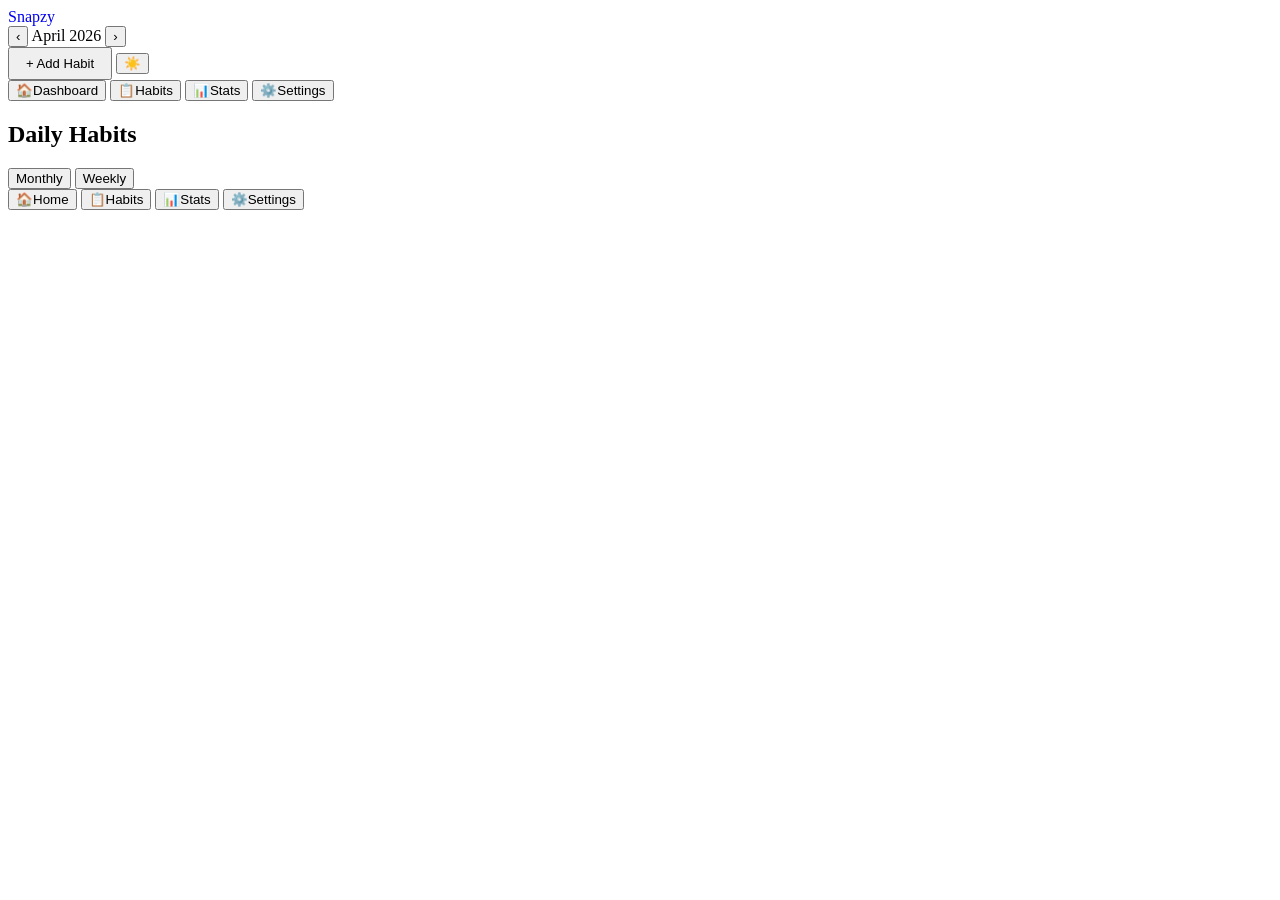
==== app.html @ d1e6fa15 "Add files via upload" ====
<!DOCTYPE html>
<html lang="en" data-theme="light">
<head>
  <meta charset="UTF-8"/>
  <meta name="viewport" content="width=device-width, initial-scale=1.0"/>
  <meta name="description" content="Snapzy Consistency — Track your daily habits, build streaks, and stay consistent every day."/>
  <title>Snapzy Consistency — Habit Tracker</title>
  <link rel="preconnect" href="https://fonts.googleapis.com"/>
  <link rel="preconnect" href="https://fonts.gstatic.com" crossorigin/>
  <link href="https://fonts.googleapis.com/css2?family=Playfair+Display:ital,wght@0,600;0,700;1,600&family=Inter:wght@400;500;600;700&display=swap" rel="stylesheet"/>
  <link rel="stylesheet" href="css/main.css"/>
  <link rel="stylesheet" href="css/components.css"/>
</head>
<body>
<div class="app-shell">

  <!-- Header -->
  <header class="app-header">
    <a href="index.html" style="text-decoration:none;">
      <div class="logo">Snapzy</div>
    </a>
    <div class="header-month-nav">
      <button id="prevMonthBtn" class="month-nav-btn" title="Previous month">&#8249;</button>
      <span id="monthYearLabel">April 2026</span>
      <button id="nextMonthBtn" class="month-nav-btn" title="Next month">&#8250;</button>
    </div>
    <div class="header-spacer"></div>
    <div class="header-actions">
      <button id="addHabitBtn" class="btn-primary" style="font-size:0.82rem;padding:7px 16px;">+ Add Habit</button>
      <button id="themeToggleBtn" class="icon-btn" title="Toggle theme">☀️</button>
    </div>
  </header>

  <!-- Tab Nav -->
  <nav class="tab-nav" role="tablist">
    <button class="tab-btn active" data-tab="dashboard" role="tab"><span class="tab-icon">🏠</span>Dashboard</button>
    <button class="tab-btn" data-tab="habits" role="tab"><span class="tab-icon">📋</span>Habits</button>
    <button class="tab-btn" data-tab="stats" role="tab"><span class="tab-icon">📊</span>Stats</button>
    <button class="tab-btn" data-tab="settings" role="tab"><span class="tab-icon">⚙️</span>Settings</button>
  </nav>

  <main class="app-main">

    <!-- DASHBOARD -->
    <div id="view-dashboard" class="view active" role="tabpanel">
      <div class="dashboard-grid">
        <aside class="left-panel">
          <div class="card quote-card" id="quoteCard"></div>
          <div class="card affirmation-card" id="affirmationCard"></div>
          <div class="card role-selector-card" id="roleSelectorCard"></div>
        </aside>
        <section class="center-panel">
          <div class="card area-chart-wrap" id="areaChartWrap"></div>
          <div class="card" id="weeklyBarsWrap"></div>
          <div class="card" id="weeklyRingsWrap"></div>
        </section>
        <aside class="right-panel">
          <div class="card overall-ring-card" id="overallRingCard"></div>
          <div class="card" id="leaderboardCard"></div>
        </aside>
      </div>
    </div>

    <!-- HABITS -->
    <div id="view-habits" class="view" role="tabpanel">
      <div class="habits-view-header">
        <h2>Daily Habits</h2>
        <div class="habits-header-actions">
          <div class="view-toggle">
            <button class="view-toggle-btn active" data-view="monthly">Monthly</button>
            <button class="view-toggle-btn" data-view="weekly">Weekly</button>
          </div>
        </div>
      </div>
      <div id="habitGridWrapper"></div>
    </div>

    <!-- STATS -->
    <div id="view-stats" class="view" role="tabpanel">
      <div id="statsView"></div>
    </div>

    <!-- SETTINGS -->
    <div id="view-settings" class="view" role="tabpanel">
      <div id="settingsView"></div>
    </div>

  </main>

  <!-- Mobile Bottom Nav -->
  <nav class="mobile-nav" role="navigation">
    <div class="mobile-nav-items">
      <button class="mobile-nav-btn active" data-tab="dashboard"><span class="nav-icon">🏠</span>Home</button>
      <button class="mobile-nav-btn" data-tab="habits"><span class="nav-icon">📋</span>Habits</button>
      <button class="mobile-nav-btn" data-tab="stats"><span class="nav-icon">📊</span>Stats</button>
      <button class="mobile-nav-btn" data-tab="settings"><span class="nav-icon">⚙️</span>Settings</button>
    </div>
  </nav>

</div>

<!-- Habit Modal -->
<dialog id="habitModal" aria-modal="true" aria-labelledby="modalTitle">
  <div class="modal-inner">
    <h3 class="modal-title" id="modalTitle">New Habit</h3>
    <div class="modal-field">
      <label for="habitNameInput">Habit Name</label>
      <input id="habitNameInput" type="text" placeholder="e.g. Read 30 minutes" maxlength="60" autocomplete="off"/>
    </div>
    <div class="modal-field">
      <label>Choose an Icon</label>
      <div class="icon-grid" id="iconGrid"></div>
    </div>
    <div class="modal-field">
      <label for="habitCatSelect">Category</label>
      <select id="habitCatSelect">
        <option value="Health">🌿 Health</option>
        <option value="Learning">📚 Learning</option>
        <option value="Work">💻 Work</option>
        <option value="Mindfulness">🧘 Mindfulness</option>
        <option value="Finance">💰 Finance</option>
        <option value="Social">🤝 Social</option>
      </select>
    </div>
    <div class="modal-field">
      <label for="habitFreqSelect">Frequency</label>
      <select id="habitFreqSelect">
        <option value="daily">Every day</option>
        <option value="weekdays">Weekdays only (Mon–Fri)</option>
      </select>
    </div>
    <div class="modal-actions">
      <button class="modal-cancel" id="modalCancelBtn">Cancel</button>
      <button class="modal-save" id="modalSaveBtn">Save Habit</button>
    </div>
  </div>
</dialog>

<div id="toastContainer" aria-live="polite"></div>

<!-- Scripts -->
<script src="js/data.js"></script>
<script src="js/rolePresets.js"></script>
<script src="js/dashboard.js"></script>
<script src="js/habits.js"></script>
<script src="js/stats.js"></script>
<script src="js/settings.js"></script>
<script src="js/app.js"></script>
</body>
</html>
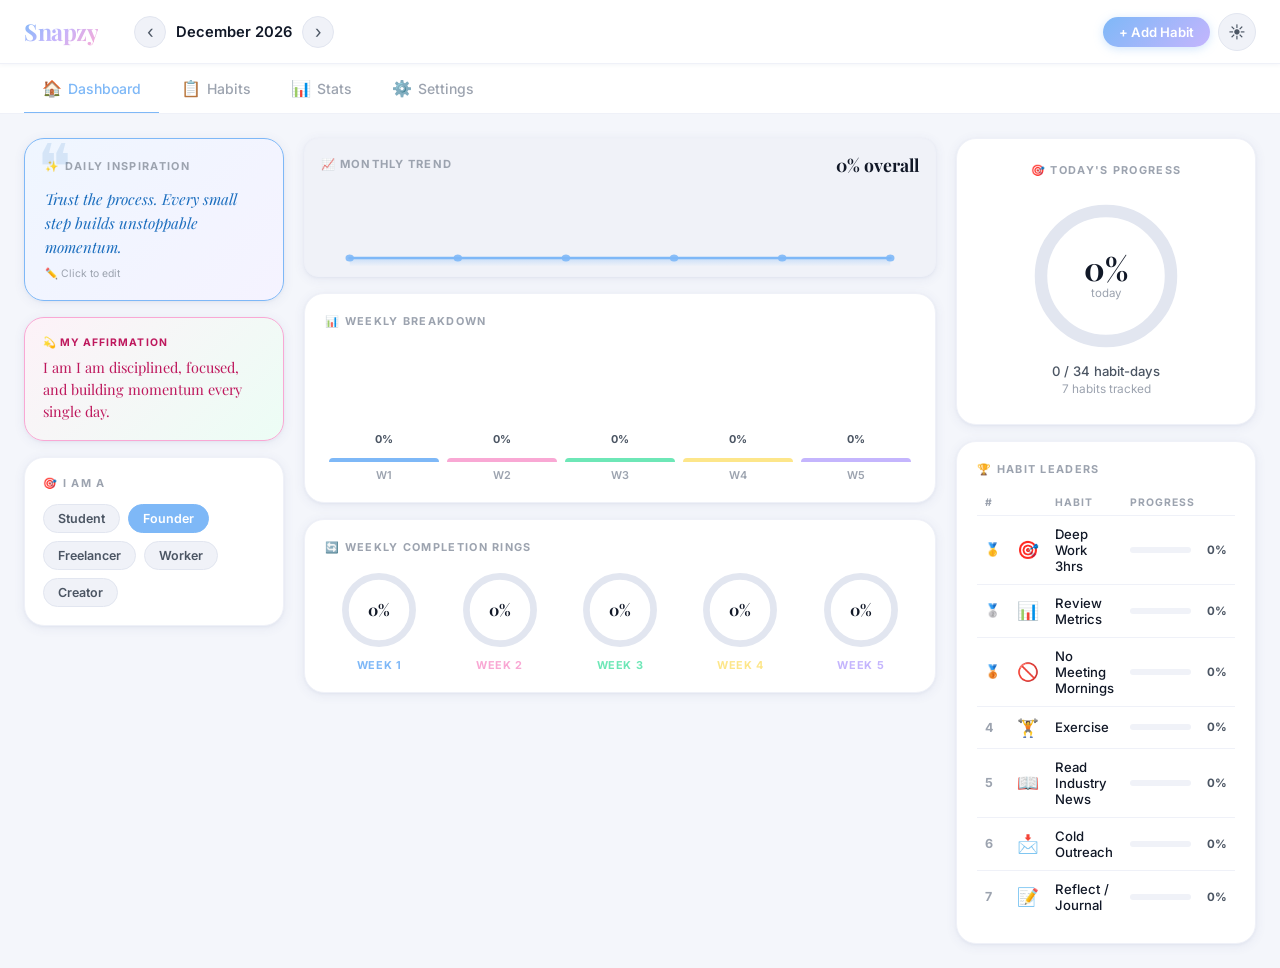
==== commit 1b224534: "Add files via upload" ====
--- a/app.html
+++ b/app.html
@@ -8,8 +8,8 @@
   <link rel="preconnect" href="https://fonts.googleapis.com"/>
   <link rel="preconnect" href="https://fonts.gstatic.com" crossorigin/>
   <link href="https://fonts.googleapis.com/css2?family=Playfair+Display:ital,wght@0,600;0,700;1,600&family=Inter:wght@400;500;600;700&display=swap" rel="stylesheet"/>
-  <link rel="stylesheet" href="css/main.css"/>
-  <link rel="stylesheet" href="css/components.css"/>
+  <link rel="stylesheet" href="main.css"/>
+  <link rel="stylesheet" href="components.css"/>
 </head>
 <body>
 <div class="app-shell">
@@ -139,12 +139,12 @@
 <div id="toastContainer" aria-live="polite"></div>
 
 <!-- Scripts -->
-<script src="js/data.js"></script>
-<script src="js/rolePresets.js"></script>
-<script src="js/dashboard.js"></script>
-<script src="js/habits.js"></script>
-<script src="js/stats.js"></script>
-<script src="js/settings.js"></script>
-<script src="js/app.js"></script>
+<script src="data.js"></script>
+<script src="rolePresets.js"></script>
+<script src="dashboard.js"></script>
+<script src="habits.js"></script>
+<script src="stats.js"></script>
+<script src="settings.js"></script>
+<script src="app.js"></script>
 </body>
 </html>
--- a/main.css
+++ b/main.css
@@ -0,0 +1,74 @@
+:root {
+  --week-1: #7EB8F7; --week-2: #F9A8D4; --week-3: #6EE7B7; --week-4: #FDE68A; --week-5: #C4B5FD;
+  --week-1-bg: #EFF6FF; --week-2-bg: #FDF2F8; --week-3-bg: #ECFDF5; --week-4-bg: #FFFBEB; --week-5-bg: #F5F3FF;
+  --week-1-text: #1D6FBF; --week-2-text: #BE185D; --week-3-text: #065F46; --week-4-text: #92400E; --week-5-text: #5B21B6;
+  --bg: #F4F6FB; --surface: #FFFFFF; --surface-2: #F0F2F8; --surface-3: #E8EBF4;
+  --text-primary: #111827; --text-secondary: #4B5563; --text-muted: #9CA3AF;
+  --border: #E2E6F0; --border-light: #EFF1F8;
+  --shadow-sm: 0 1px 4px rgba(60,80,140,0.06);
+  --shadow: 0 2px 12px rgba(60,80,140,0.08), 0 1px 3px rgba(60,80,140,0.05);
+  --shadow-lg: 0 8px 32px rgba(60,80,140,0.12);
+  --font-heading: 'Playfair Display', Georgia, serif;
+  --font-body: 'Inter', -apple-system, sans-serif;
+  --radius-sm: 8px; --radius: 14px; --radius-lg: 20px; --radius-xl: 28px; --radius-full: 9999px;
+  --transition: 0.18s ease; --transition-med: 0.3s ease;
+}
+[data-theme="dark"] {
+  --bg: #0B1120; --surface: #151E30; --surface-2: #1C2840; --surface-3: #243050;
+  --text-primary: #EEF2FF; --text-secondary: #94A3B8; --text-muted: #475569;
+  --border: #1E2D4A; --border-light: #192540;
+  --shadow-sm: 0 1px 4px rgba(0,0,0,0.3); --shadow: 0 2px 12px rgba(0,0,0,0.4); --shadow-lg: 0 8px 32px rgba(0,0,0,0.5);
+  --week-1-bg: rgba(126,184,247,0.12); --week-2-bg: rgba(249,168,212,0.12);
+  --week-3-bg: rgba(110,231,183,0.12); --week-4-bg: rgba(253,230,138,0.12); --week-5-bg: rgba(196,181,253,0.12);
+  --week-1-text: #93C5FD; --week-2-text: #F9A8D4; --week-3-text: #6EE7B7; --week-4-text: #FDE68A; --week-5-text: #C4B5FD;
+}
+[data-theme="pastel"] {
+  --bg: #FEF3FA; --surface: #FFFCFE; --surface-2: #FDE8F8; --surface-3: #F8D5F0;
+  --text-primary: #3D1052; --text-secondary: #7E3B9A; --text-muted: #B88CC8;
+  --border: #EDD5F5; --border-light: #F5E6FA;
+  --shadow: 0 2px 12px rgba(150,80,200,0.08); --shadow-lg: 0 8px 32px rgba(150,80,200,0.12);
+}
+*,*::before,*::after{box-sizing:border-box;margin:0;padding:0;}
+html{scroll-behavior:smooth;}
+body{font-family:var(--font-body);background:var(--bg);color:var(--text-primary);min-height:100vh;transition:background .3s,color .3s;-webkit-font-smoothing:antialiased;}
+h1,h2,h3{font-family:var(--font-heading);}
+button{cursor:pointer;border:none;background:none;font-family:var(--font-body);transition:var(--transition);}
+input,textarea,select{font-family:var(--font-body);color:var(--text-primary);background:var(--surface-2);border:1.5px solid var(--border);border-radius:var(--radius-sm);padding:8px 12px;transition:border-color .18s,box-shadow .18s;outline:none;width:100%;}
+input:focus,textarea:focus,select:focus{border-color:var(--week-1);box-shadow:0 0 0 3px rgba(126,184,247,0.18);}
+.app-shell{display:flex;flex-direction:column;min-height:100vh;}
+.app-header{position:sticky;top:0;z-index:100;background:var(--surface);border-bottom:1.5px solid var(--border-light);box-shadow:var(--shadow-sm);display:flex;align-items:center;gap:16px;padding:0 24px;height:64px;}
+.logo{font-family:var(--font-heading);font-size:1.45rem;font-weight:700;background:linear-gradient(135deg,#7EB8F7 0%,#C4B5FD 50%,#F9A8D4 100%);-webkit-background-clip:text;-webkit-text-fill-color:transparent;background-clip:text;letter-spacing:-0.5px;white-space:nowrap;}
+.header-month-nav{display:flex;align-items:center;gap:8px;margin-left:20px;}
+.month-nav-btn{width:32px;height:32px;border-radius:var(--radius-full);background:var(--surface-2);border:1.5px solid var(--border);color:var(--text-secondary);font-size:1.1rem;display:flex;align-items:center;justify-content:center;}
+.month-nav-btn:hover{background:var(--surface-3);color:var(--text-primary);}
+#monthYearLabel{font-size:0.92rem;font-weight:600;color:var(--text-primary);min-width:120px;text-align:center;}
+.header-spacer{flex:1;}
+.header-actions{display:flex;align-items:center;gap:8px;}
+.icon-btn{width:38px;height:38px;border-radius:var(--radius-full);display:flex;align-items:center;justify-content:center;background:var(--surface-2);border:1.5px solid var(--border);font-size:1.05rem;color:var(--text-secondary);}
+.icon-btn:hover{background:var(--surface-3);color:var(--text-primary);transform:scale(1.05);}
+.tab-nav{background:var(--surface);border-bottom:1.5px solid var(--border-light);display:flex;padding:0 24px;gap:4px;overflow-x:auto;}
+.tab-btn{padding:14px 18px;font-size:0.875rem;font-weight:500;color:var(--text-muted);border-bottom:2.5px solid transparent;margin-bottom:-1.5px;display:flex;align-items:center;gap:6px;white-space:nowrap;}
+.tab-btn:hover{color:var(--text-secondary);}
+.tab-btn.active{color:var(--week-1);border-bottom-color:var(--week-1);}
+.tab-btn .tab-icon{font-size:1rem;}
+.app-main{flex:1;padding:24px;}
+.view{display:none;}
+.view.active{display:block;}
+.dashboard-grid{display:grid;grid-template-columns:260px 1fr 300px;gap:20px;align-items:start;}
+.card{background:var(--surface);border-radius:var(--radius-lg);border:1.5px solid var(--border-light);box-shadow:var(--shadow);padding:20px;transition:box-shadow .3s;}
+.card:hover{box-shadow:var(--shadow-lg);}
+.card-title{font-size:0.68rem;font-weight:700;letter-spacing:0.12em;text-transform:uppercase;color:var(--text-muted);margin-bottom:14px;}
+.left-panel{display:flex;flex-direction:column;gap:16px;}
+.center-panel{display:flex;flex-direction:column;gap:16px;}
+.right-panel{display:flex;flex-direction:column;gap:16px;}
+.mobile-nav{display:none;position:fixed;bottom:0;left:0;right:0;background:var(--surface);border-top:1.5px solid var(--border-light);z-index:200;padding:8px 0 max(8px,env(safe-area-inset-bottom));}
+.mobile-nav-items{display:flex;justify-content:space-around;}
+.mobile-nav-btn{display:flex;flex-direction:column;align-items:center;gap:4px;padding:6px 14px;color:var(--text-muted);font-size:0.62rem;font-weight:600;letter-spacing:0.05em;text-transform:uppercase;border-radius:var(--radius);transition:color .18s;}
+.mobile-nav-btn .nav-icon{font-size:1.3rem;}
+.mobile-nav-btn.active{color:var(--week-1);}
+@media(max-width:1100px){.dashboard-grid{grid-template-columns:240px 1fr;}.right-panel{grid-column:1/-1;display:grid;grid-template-columns:1fr 1fr;gap:20px;}}
+@media(max-width:768px){.app-main{padding:14px 12px 80px;}.dashboard-grid{grid-template-columns:1fr;}.right-panel{display:block;}.tab-nav{display:none;}.mobile-nav{display:block;}.header-month-nav{margin-left:8px;}#monthYearLabel{min-width:90px;font-size:0.85rem;}}
+@media(max-width:480px){.app-header{padding:0 14px;}.logo{font-size:1.1rem;}}
+::-webkit-scrollbar{width:5px;height:5px;}
+::-webkit-scrollbar-track{background:transparent;}
+::-webkit-scrollbar-thumb{background:var(--border);border-radius:99px;}
--- a/components.css
+++ b/components.css
@@ -0,0 +1,194 @@
+/* ── Donut Ring ── */
+.donut-wrap{display:flex;flex-direction:column;align-items:center;gap:6px;}
+.donut-svg{transform:rotate(-90deg);overflow:visible;}
+.donut-track{fill:none;stroke:var(--border);stroke-width:8;}
+.donut-progress{fill:none;stroke-width:8;stroke-linecap:round;transition:stroke-dashoffset 1s cubic-bezier(0.34,1.1,0.64,1);}
+.donut-label{font-size:0.72rem;font-weight:600;color:var(--text-muted);text-align:center;line-height:1.3;}
+.donut-pct{font-family:var(--font-heading);font-size:1.4rem;font-weight:700;color:var(--text-primary);line-height:1;}
+.donut-sm .donut-track,.donut-sm .donut-progress{stroke-width:6;}
+.donut-lg .donut-track,.donut-lg .donut-progress{stroke-width:10;}
+
+/* ── Quote Card ── */
+.quote-card{background:linear-gradient(135deg,var(--week-1-bg),var(--week-5-bg));border:1.5px solid var(--week-1);border-radius:var(--radius-lg);padding:20px;position:relative;overflow:hidden;}
+.quote-card::before{content:'❝';font-size:4rem;position:absolute;top:-8px;left:12px;opacity:0.12;font-family:Georgia,serif;color:var(--week-1-text);}
+.quote-text{font-family:var(--font-heading);font-size:0.95rem;line-height:1.6;color:var(--week-1-text);font-style:italic;position:relative;z-index:1;cursor:pointer;min-height:40px;}
+.quote-text:focus{outline:none;opacity:0.85;}
+.quote-edit-hint{font-size:0.65rem;color:var(--text-muted);margin-top:8px;display:flex;align-items:center;gap:4px;}
+
+/* ── Affirmation Card ── */
+.affirmation-card{background:linear-gradient(135deg,var(--week-2-bg),var(--week-3-bg));border:1.5px solid var(--week-2);border-radius:var(--radius-lg);padding:18px;}
+.affirmation-label{font-size:0.65rem;font-weight:700;letter-spacing:0.1em;text-transform:uppercase;color:var(--week-2-text);margin-bottom:8px;}
+.affirmation-text{font-family:var(--font-heading);font-size:0.9rem;color:var(--week-2-text);line-height:1.5;cursor:pointer;min-height:36px;}
+.affirmation-text:focus{outline:none;}
+
+/* ── Role Selector ── */
+.role-selector-card{background:var(--surface);border:1.5px solid var(--border-light);border-radius:var(--radius-lg);padding:18px;}
+.role-pills{display:flex;flex-wrap:wrap;gap:8px;margin-top:10px;}
+.role-pill{padding:6px 14px;border-radius:var(--radius-full);font-size:0.78rem;font-weight:600;background:var(--surface-2);border:1.5px solid var(--border);color:var(--text-secondary);transition:all .2s;}
+.role-pill:hover{border-color:var(--week-1);color:var(--week-1-text);}
+.role-pill.active{background:var(--week-1);border-color:var(--week-1);color:#fff;}
+
+/* ── Bar Chart ── */
+.bar-chart{display:flex;align-items:flex-end;gap:8px;height:140px;padding:0 4px;}
+.bar-col{flex:1;display:flex;flex-direction:column;align-items:center;gap:6px;}
+.bar-wrap{flex:1;width:100%;display:flex;align-items:flex-end;min-height:10px;}
+.bar{width:100%;border-radius:6px 6px 0 0;transition:height 1s cubic-bezier(0.34,1.1,0.64,1);min-height:4px;position:relative;}
+.bar-pct{font-size:0.68rem;font-weight:700;color:var(--text-secondary);}
+.bar-label{font-size:0.68rem;font-weight:600;color:var(--text-muted);}
+
+/* ── Weekly Rings Row ── */
+.weekly-rings-row{display:flex;gap:12px;justify-content:space-around;flex-wrap:wrap;}
+.week-ring-item{display:flex;flex-direction:column;align-items:center;gap:6px;}
+.week-ring-label{font-size:0.68rem;font-weight:700;letter-spacing:0.06em;text-transform:uppercase;}
+
+/* ── Area / Wave Chart ── */
+.area-chart-svg{width:100%;height:80px;display:block;}
+.area-chart-wrap{background:var(--surface-2);border-radius:var(--radius);padding:14px 16px 10px;}
+.area-chart-header{display:flex;justify-content:space-between;align-items:center;margin-bottom:10px;}
+.area-chart-title{font-size:0.7rem;font-weight:700;letter-spacing:0.1em;text-transform:uppercase;color:var(--text-muted);}
+.area-chart-val{font-family:var(--font-heading);font-size:1.1rem;font-weight:700;color:var(--text-primary);}
+
+/* ── Overall Progress ── */
+.overall-ring-card{display:flex;flex-direction:column;align-items:center;padding:24px 20px;}
+.overall-ring-center{position:relative;display:inline-flex;align-items:center;justify-content:center;}
+.overall-ring-inner{position:absolute;text-align:center;}
+.overall-big-pct{font-family:var(--font-heading);font-size:2rem;font-weight:700;color:var(--text-primary);line-height:1;}
+.overall-sub{font-size:0.72rem;color:var(--text-muted);margin-top:2px;}
+.overall-habits-label{margin-top:12px;font-size:0.82rem;color:var(--text-secondary);font-weight:500;}
+
+/* ── Leaderboard ── */
+.leaderboard-table{width:100%;border-collapse:collapse;}
+.leaderboard-table th{font-size:0.65rem;font-weight:700;letter-spacing:0.1em;text-transform:uppercase;color:var(--text-muted);padding:6px 8px;text-align:left;border-bottom:1.5px solid var(--border-light);}
+.leaderboard-table td{padding:10px 8px;border-bottom:1px solid var(--border-light);vertical-align:middle;}
+.leaderboard-table tr:last-child td{border-bottom:none;}
+.lb-rank{font-size:0.78rem;font-weight:700;color:var(--text-muted);width:28px;}
+.lb-rank.gold{color:#F59E0B;}
+.lb-rank.silver{color:#94A3B8;}
+.lb-rank.bronze{color:#CD7C54;}
+.lb-icon{font-size:1.1rem;width:30px;}
+.lb-name{font-size:0.82rem;font-weight:500;color:var(--text-primary);}
+.lb-bar-wrap{position:relative;height:6px;background:var(--surface-2);border-radius:99px;overflow:hidden;min-width:60px;}
+.lb-bar{height:100%;border-radius:99px;transition:width 1s cubic-bezier(0.34,1.1,0.64,1);}
+.lb-pct{font-size:0.72rem;font-weight:700;color:var(--text-secondary);text-align:right;width:36px;}
+
+/* ── Habit Grid ── */
+.habits-view-header{display:flex;align-items:center;justify-content:space-between;margin-bottom:20px;flex-wrap:wrap;gap:12px;}
+.habits-view-header h2{font-family:var(--font-heading);font-size:1.5rem;font-weight:700;color:var(--text-primary);}
+.habits-header-actions{display:flex;align-items:center;gap:10px;}
+.btn-primary{display:inline-flex;align-items:center;gap:6px;padding:9px 18px;border-radius:var(--radius-full);background:linear-gradient(135deg,#7EB8F7,#C4B5FD);color:#fff;font-size:0.85rem;font-weight:600;border:none;box-shadow:0 2px 10px rgba(126,184,247,0.35);transition:all .2s;}
+.btn-primary:hover{transform:translateY(-1px);box-shadow:0 4px 18px rgba(126,184,247,0.45);}
+.btn-secondary{display:inline-flex;align-items:center;gap:6px;padding:8px 16px;border-radius:var(--radius-full);background:var(--surface);color:var(--text-secondary);font-size:0.83rem;font-weight:600;border:1.5px solid var(--border);transition:all .2s;}
+.btn-secondary:hover{border-color:var(--week-1);color:var(--week-1-text);}
+.view-toggle{display:flex;background:var(--surface-2);border-radius:var(--radius-full);padding:3px;border:1.5px solid var(--border);}
+.view-toggle-btn{padding:6px 14px;border-radius:var(--radius-full);font-size:0.78rem;font-weight:600;color:var(--text-muted);transition:all .2s;}
+.view-toggle-btn.active{background:var(--surface);color:var(--text-primary);box-shadow:var(--shadow-sm);}
+
+/* ── Habit Table ── */
+.habit-grid-wrapper{overflow-x:auto;border-radius:var(--radius-lg);border:1.5px solid var(--border-light);box-shadow:var(--shadow);}
+.habit-table{border-collapse:separate;border-spacing:0;width:max-content;min-width:100%;background:var(--surface);}
+.habit-table th,.habit-table td{padding:0;}
+.habit-table th{background:var(--surface);position:sticky;top:0;z-index:10;}
+.habit-col-sticky{position:sticky;left:0;z-index:20;background:var(--surface);}
+.habit-name-header{min-width:200px;max-width:200px;padding:10px 16px;font-size:0.68rem;font-weight:700;letter-spacing:0.1em;text-transform:uppercase;color:var(--text-muted);border-bottom:2px solid var(--border);border-right:1.5px solid var(--border-light);text-align:left;}
+.day-header-group{padding:6px 4px 2px;text-align:center;font-size:0.68rem;font-weight:700;letter-spacing:0.06em;text-transform:uppercase;border-bottom:2px solid var(--border);}
+.day-header{padding:4px 2px;text-align:center;font-size:0.62rem;font-weight:600;color:var(--text-muted);border-bottom:2px solid var(--border);min-width:36px;width:36px;}
+.day-header.today{color:var(--week-1);font-weight:800;}
+.habit-row{transition:background .15s;}
+.habit-row:hover .habit-name-cell{background:var(--surface-2);}
+.habit-name-cell{min-width:200px;max-width:200px;padding:8px 12px 8px 16px;border-right:1.5px solid var(--border-light);border-bottom:1px solid var(--border-light);display:flex;align-items:center;gap:8px;position:sticky;left:0;background:var(--surface);}
+.habit-row:hover .habit-name-cell{background:var(--surface-2);}
+.habit-icon-cell{font-size:1.1rem;flex-shrink:0;}
+.habit-name-text{font-size:0.82rem;font-weight:500;color:var(--text-primary);flex:1;overflow:hidden;text-overflow:ellipsis;white-space:nowrap;cursor:pointer;}
+.habit-actions{display:flex;gap:4px;opacity:0;transition:opacity .15s;}
+.habit-row:hover .habit-actions{opacity:1;}
+.habit-action-btn{width:22px;height:22px;border-radius:var(--radius-sm);display:flex;align-items:center;justify-content:center;font-size:0.75rem;color:var(--text-muted);}
+.habit-action-btn:hover{background:var(--surface-3);color:var(--text-primary);}
+.habit-cell{width:36px;min-width:36px;height:44px;border-bottom:1px solid var(--border-light);border-right:1px solid var(--border-light);text-align:center;vertical-align:middle;cursor:pointer;transition:background .15s;}
+.habit-cell:hover{filter:brightness(0.95);}
+.habit-check{width:22px;height:22px;border-radius:6px;border:2px solid var(--border);display:inline-flex;align-items:center;justify-content:center;transition:all .2s cubic-bezier(0.34,1.56,0.64,1);background:transparent;font-size:0;}
+.habit-check.checked{font-size:0.75rem;border-color:transparent;}
+.habit-check.pop{animation:checkPop .35s cubic-bezier(0.34,1.56,0.64,1);}
+@keyframes checkPop{0%{transform:scale(0.7);}60%{transform:scale(1.2);}100%{transform:scale(1);}}
+.streak-cell{width:56px;min-width:56px;padding:0 8px;border-bottom:1px solid var(--border-light);vertical-align:middle;}
+.streak-badge{display:inline-flex;align-items:center;gap:3px;padding:3px 8px;border-radius:var(--radius-full);font-size:0.72rem;font-weight:700;background:var(--week-4-bg);color:var(--week-4-text);}
+.streak-badge.hot{background:var(--week-2-bg);color:var(--week-2-text);}
+.streak-badge.fire{background:linear-gradient(135deg,#FDE68A,#FCA5A5);color:#92400E;}
+.streak-badge.zero{background:var(--surface-2);color:var(--text-muted);}
+.week-group-header{text-align:center;font-size:0.65rem;font-weight:800;letter-spacing:0.1em;text-transform:uppercase;border-bottom:2px solid;padding:4px 0;}
+
+/* ── Stats Panel ── */
+.stats-grid{display:grid;grid-template-columns:repeat(auto-fill,minmax(280px,1fr));gap:16px;}
+.stat-habit-card{border-radius:var(--radius-lg);border:1.5px solid var(--border-light);padding:18px;background:var(--surface);}
+.stat-habit-header{display:flex;align-items:center;gap:10px;margin-bottom:14px;}
+.stat-habit-icon{font-size:1.3rem;}
+.stat-habit-name{font-size:0.9rem;font-weight:600;color:var(--text-primary);}
+.stat-habit-cat{font-size:0.68rem;font-weight:600;color:var(--text-muted);text-transform:uppercase;letter-spacing:0.08em;}
+.stat-nums{display:grid;grid-template-columns:repeat(3,1fr);gap:8px;margin-top:10px;}
+.stat-num-item{text-align:center;}
+.stat-num-val{font-family:var(--font-heading);font-size:1.2rem;font-weight:700;color:var(--text-primary);}
+.stat-num-label{font-size:0.62rem;color:var(--text-muted);font-weight:600;text-transform:uppercase;letter-spacing:0.06em;}
+.heatmap-row{display:flex;gap:2px;flex-wrap:wrap;margin-top:10px;}
+.heatmap-cell{width:14px;height:14px;border-radius:3px;transition:transform .15s;}
+.heatmap-cell:hover{transform:scale(1.3);}
+
+/* ── Settings ── */
+.settings-grid{display:grid;grid-template-columns:repeat(auto-fill,minmax(300px,1fr));gap:20px;}
+.settings-section{background:var(--surface);border-radius:var(--radius-lg);border:1.5px solid var(--border-light);padding:22px;box-shadow:var(--shadow);}
+.settings-section h3{font-family:var(--font-heading);font-size:1.05rem;margin-bottom:16px;color:var(--text-primary);}
+.settings-row{display:flex;align-items:center;justify-content:space-between;padding:10px 0;border-bottom:1px solid var(--border-light);}
+.settings-row:last-child{border-bottom:none;}
+.settings-label{font-size:0.85rem;font-weight:500;color:var(--text-secondary);}
+.week-color-row{display:flex;align-items:center;gap:10px;padding:8px 0;}
+.week-color-swatch{width:28px;height:28px;border-radius:var(--radius-full);border:3px solid #fff;box-shadow:0 0 0 1.5px var(--border);cursor:pointer;transition:transform .15s;}
+.week-color-swatch:hover{transform:scale(1.15);}
+.theme-pills{display:flex;gap:8px;flex-wrap:wrap;}
+.theme-pill{padding:7px 16px;border-radius:var(--radius-full);font-size:0.8rem;font-weight:600;background:var(--surface-2);border:1.5px solid var(--border);color:var(--text-secondary);transition:all .2s;}
+.theme-pill.active{background:var(--week-1);border-color:var(--week-1);color:#fff;}
+.btn-danger{display:inline-flex;align-items:center;gap:6px;padding:8px 16px;border-radius:var(--radius-full);background:var(--surface-2);color:#EF4444;font-size:0.83rem;font-weight:600;border:1.5px solid #FECACA;transition:all .2s;}
+.btn-danger:hover{background:#FEF2F2;border-color:#EF4444;}
+
+/* ── Modal ── */
+dialog{border:none;border-radius:var(--radius-xl);padding:0;max-width:440px;width:90%;background:var(--surface);box-shadow:var(--shadow-lg);color:var(--text-primary);}
+dialog::backdrop{background:rgba(0,0,0,0.45);backdrop-filter:blur(4px);}
+.modal-inner{padding:28px;}
+.modal-title{font-family:var(--font-heading);font-size:1.3rem;margin-bottom:22px;color:var(--text-primary);}
+.modal-field{margin-bottom:16px;}
+.modal-field label{font-size:0.78rem;font-weight:600;color:var(--text-secondary);letter-spacing:0.05em;display:block;margin-bottom:6px;}
+.icon-grid{display:flex;flex-wrap:wrap;gap:8px;margin-top:4px;}
+.icon-opt{width:38px;height:38px;border-radius:var(--radius-sm);font-size:1.2rem;display:flex;align-items:center;justify-content:center;background:var(--surface-2);border:2px solid transparent;cursor:pointer;transition:all .15s;}
+.icon-opt:hover{background:var(--surface-3);}
+.icon-opt.selected{border-color:var(--week-1);background:var(--week-1-bg);}
+.modal-actions{display:flex;gap:10px;justify-content:flex-end;margin-top:22px;}
+.modal-cancel{padding:9px 18px;border-radius:var(--radius-full);background:var(--surface-2);color:var(--text-secondary);font-size:0.85rem;font-weight:600;border:1.5px solid var(--border);}
+.modal-cancel:hover{border-color:var(--text-muted);}
+.modal-save{padding:9px 22px;border-radius:var(--radius-full);background:linear-gradient(135deg,#7EB8F7,#C4B5FD);color:#fff;font-size:0.85rem;font-weight:600;border:none;box-shadow:0 2px 10px rgba(126,184,247,0.35);}
+.modal-save:hover{transform:translateY(-1px);box-shadow:0 4px 18px rgba(126,184,247,0.45);}
+
+/* ── Toast ── */
+#toastContainer{position:fixed;bottom:24px;right:24px;z-index:999;display:flex;flex-direction:column;gap:10px;pointer-events:none;}
+.toast{background:var(--surface);border:1.5px solid var(--border-light);border-radius:var(--radius-lg);padding:12px 18px;box-shadow:var(--shadow-lg);font-size:0.85rem;font-weight:500;color:var(--text-primary);display:flex;align-items:center;gap:10px;animation:toastIn .35s cubic-bezier(0.34,1.56,0.64,1);max-width:300px;pointer-events:all;}
+.toast.out{animation:toastOut .3s ease forwards;}
+@keyframes toastIn{from{opacity:0;transform:translateX(60px) scale(0.9);}to{opacity:1;transform:translateX(0) scale(1);}}
+@keyframes toastOut{to{opacity:0;transform:translateX(60px) scale(0.9);}}
+.toast-icon{font-size:1.2rem;}
+.toast-success{border-left:4px solid var(--week-3);}
+.toast-fire{border-left:4px solid var(--week-2);}
+.toast-info{border-left:4px solid var(--week-1);}
+
+/* ── Misc ── */
+.empty-state{text-align:center;padding:60px 20px;color:var(--text-muted);}
+.empty-state-icon{font-size:3rem;margin-bottom:12px;}
+.empty-state-text{font-family:var(--font-heading);font-size:1.1rem;color:var(--text-secondary);margin-bottom:8px;}
+.empty-state-sub{font-size:0.85rem;}
+.section-header{display:flex;align-items:center;justify-content:space-between;margin-bottom:16px;}
+.section-title{font-family:var(--font-heading);font-size:1.1rem;color:var(--text-primary);}
+.cat-badge{display:inline-block;padding:2px 8px;border-radius:var(--radius-full);font-size:0.65rem;font-weight:700;letter-spacing:0.06em;text-transform:uppercase;}
+.cat-Health{background:var(--week-3-bg);color:var(--week-3-text);}
+.cat-Learning{background:var(--week-1-bg);color:var(--week-1-text);}
+.cat-Work{background:var(--week-5-bg);color:var(--week-5-text);}
+.cat-Mindfulness{background:var(--week-2-bg);color:var(--week-2-text);}
+.cat-Finance{background:var(--week-4-bg);color:var(--week-4-text);}
+.cat-Social{background:var(--week-3-bg);color:var(--week-3-text);}
+.drag-handle{cursor:grab;color:var(--text-muted);font-size:0.9rem;padding:2px 4px;}
+.drag-handle:active{cursor:grabbing;}
+.habit-row.drag-over{background:var(--week-1-bg);outline:2px dashed var(--week-1);}
